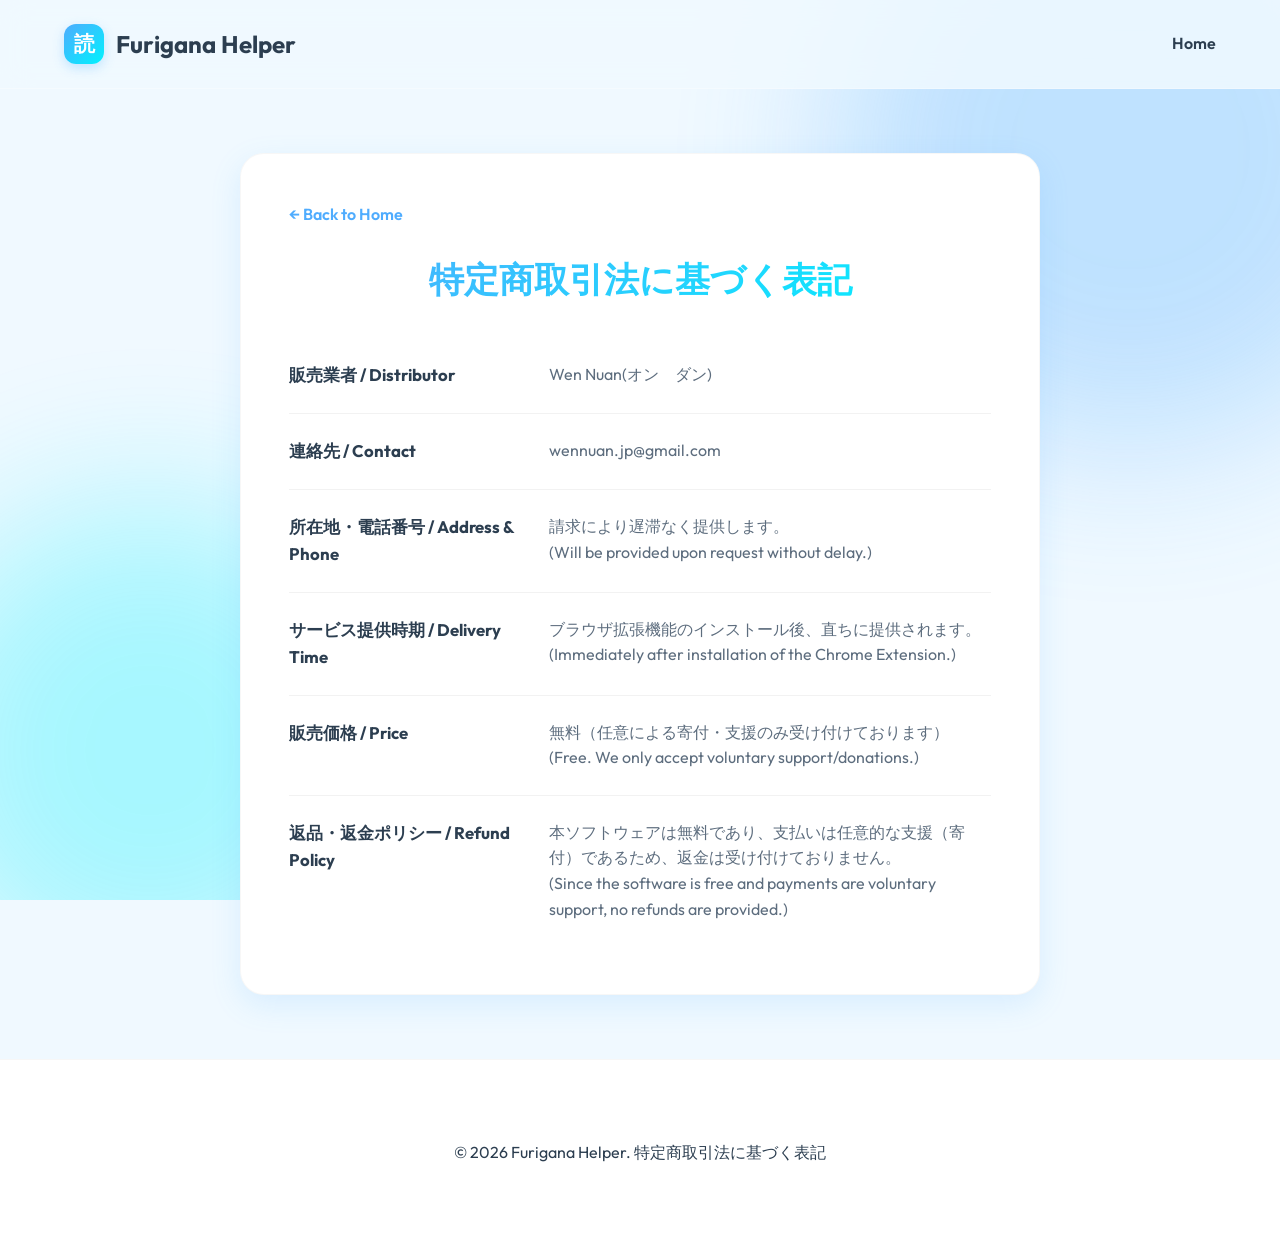
==== legal.html @ 47c6cc94 "feat: add legal compliance page for specified commercial transactions and link it in the footer" ====
<!DOCTYPE html>
<html lang="ja">

<head>
    <meta charset="UTF-8">
    <meta name="viewport" content="width=device-width, initial-scale=1.0">
    <title>特定商取引法に基づく表記 - Furigana Helper</title>
    <link rel="stylesheet" href="style.css">
    <link href="https://fonts.googleapis.com/css2?family=Outfit:wght@300;400;600;700&display=swap" rel="stylesheet">
    <style>
        .legal-container {
            max-width: 800px;
            margin: 4rem auto;
            padding: 3rem;
            background: white;
            border-radius: var(--radius);
            box-shadow: var(--shadow);
            border: 1px solid rgba(0, 0, 0, 0.03);
            position: relative;
            z-index: 1;
        }

        h1 {
            font-size: 2.2rem;
            margin-bottom: 2.5rem;
            text-align: center;
            background: linear-gradient(135deg, var(--primary), var(--secondary));
            -webkit-background-clip: text;
            -webkit-text-fill-color: transparent;
        }

        .legal-row {
            display: grid;
            grid-template-columns: 240px 1fr;
            padding: 1.5rem 0;
            border-bottom: 1px solid rgba(0, 0, 0, 0.05);
            gap: 20px;
        }

        .legal-row:last-child {
            border-bottom: none;
        }

        .legal-label {
            font-weight: 700;
            color: var(--text-main);
            font-size: 1.05rem;
        }

        .legal-value {
            color: var(--text-muted);
            line-height: 1.6;
        }

        .back-link {
            display: inline-flex;
            align-items: center;
            margin-bottom: 2rem;
            text-decoration: none;
            color: var(--primary);
            font-weight: 600;
            transition: transform 0.3s;
        }

        .back-link:hover {
            transform: translateX(-5px);
        }

        @media (max-width: 768px) {
            .legal-row {
                grid-template-columns: 1fr;
                gap: 8px;
            }

            .legal-container {
                margin: 2rem 5%;
                padding: 1.5rem;
            }
        }
    </style>
</head>

<body>
    <div class="background-elements">
        <div class="blob blob-1"></div>
        <div class="blob blob-2"></div>
    </div>

    <nav class="glass-nav">
        <div class="logo">
            <span class="kanji">読</span> Furigana Helper
        </div>
        <div class="nav-right">
            <div class="nav-links">
                <a href="index.html">Home</a>
            </div>
        </div>
    </nav>

    <main>
        <div class="legal-container">
            <a href="index.html" class="back-link">← Back to Home</a>
            <h1>特定商取引法に基づく表記</h1>

            <div class="legal-row">
                <div class="legal-label">販売業者 / Distributor</div>
                <div class="legal-value">Wen Nuan(オン　ダン)</div>
            </div>

            <div class="legal-row">
                <div class="legal-label">連絡先 / Contact</div>
                <div class="legal-value">
                    wennuan.jp@gmail.com
                </div>
            </div>

            <div class="legal-row">
                <div class="legal-label">所在地・電話番号 / Address & Phone</div>
                <div class="legal-value">
                    請求により遅滞なく提供します。<br>
                    (Will be provided upon request without delay.)
                </div>
            </div>

            <div class="legal-row">
                <div class="legal-label">サービス提供時期 / Delivery Time</div>
                <div class="legal-value">
                    ブラウザ拡張機能のインストール後、直ちに提供されます。<br>
                    (Immediately after installation of the Chrome Extension.)
                </div>
            </div>

            <div class="legal-row">
                <div class="legal-label">販売価格 / Price</div>
                <div class="legal-value">
                    無料（任意による寄付・支援のみ受け付けております）<br>
                    (Free. We only accept voluntary support/donations.)
                </div>
            </div>

            <div class="legal-row">
                <div class="legal-label">返品・返金ポリシー / Refund Policy</div>
                <div class="legal-value">
                    本ソフトウェアは無料であり、支払いは任意的な支援（寄付）であるため、返金は受け付けておりません。<br>
                    (Since the software is free and payments are voluntary support, no refunds are provided.)
                </div>
            </div>
        </div>
    </main>

    <footer>
        <p>&copy; 2026 Furigana Helper. 特定商取引法に基づく表記</p>
    </footer>
</body>

</html>
---- style.css ----
/* style.css - Icon-inspired Theme (Blue/Teal) */
:root {
    --primary: #4facfe;
    --primary-light: #a6d9ff;
    --secondary: #00f2fe;
    --bg-warm: #f0f9ff;
    --bg-card: #ffffff;
    --text-main: #2c3e50;
    --text-muted: #5d6d7e;
    --shadow: 0 10px 30px rgba(79, 172, 254, 0.15);
    --radius: 24px;
}

* {
    margin: 0;
    padding: 0;
    box-sizing: border-box;
}

body {
    font-family: 'Outfit', sans-serif;
    background-color: var(--bg-warm);
    color: var(--text-main);
    line-height: 1.6;
    overflow-x: hidden;
}

/* Background Blobs */
.background-elements {
    position: fixed;
    top: 0;
    left: 0;
    width: 100%;
    height: 100%;
    z-index: -1;
    overflow: hidden;
}

.blob {
    position: absolute;
    filter: blur(80px);
    opacity: 0.3;
    border-radius: 50%;
    animation: move 20s infinite alternate ease-in-out;
}

.blob-1 {
    width: 600px;
    height: 600px;
    background: var(--primary);
    top: -150px;
    right: -150px;
}

.blob-2 {
    width: 500px;
    height: 500px;
    background: var(--secondary);
    bottom: -100px;
    left: -100px;
    animation-delay: -5s;
}

@keyframes move {
    from { transform: translate(0, 0) scale(1); }
    to { transform: translate(60px, 60px) scale(1.1); }
}

/* Navigation */
.glass-nav {
    display: flex;
    justify-content: space-between;
    align-items: center;
    padding: 1.5rem 5%;
    position: sticky;
    top: 0;
    background: rgba(240, 249, 255, 0.85);
    backdrop-filter: blur(15px);
    z-index: 100;
    border-bottom: 1px solid rgba(255,255,255,0.3);
}

.logo {
    display: flex;
    align-items: center;
    font-size: 1.5rem;
    font-weight: 700;
    color: var(--text-main);
}

.logo .kanji {
    background: linear-gradient(135deg, var(--primary), var(--secondary));
    color: white;
    width: 40px;
    height: 40px;
    display: flex;
    align-items: center;
    justify-content: center;
    border-radius: 12px;
    margin-right: 12px;
    font-size: 1.3rem;
    box-shadow: 0 4px 12px rgba(79, 172, 254, 0.3);
}

.nav-right {
    display: flex;
    align-items: center;
    gap: 20px;
}

.lang-switcher {
    display: flex;
    gap: 5px;
    background: rgba(0,0,0,0.05);
    padding: 4px;
    border-radius: 12px;
}

.lang-btn {
    padding: 5px 12px;
    border-radius: 8px;
    border: none;
    background: transparent;
    cursor: pointer;
    font-size: 0.85rem;
    font-weight: 600;
    color: var(--text-muted);
    transition: all 0.3s;
}

.lang-btn.active {
    background: white;
    color: var(--primary);
    box-shadow: 0 2px 8px rgba(0,0,0,0.05);
}

.nav-links a {
    text-decoration: none;
    color: var(--text-main);
    font-weight: 600;
    transition: color 0.3s;
}

.nav-links a:hover {
    color: var(--primary);
}

/* Hero Section */
.hero {
    display: flex;
    align-items: center;
    justify-content: space-between;
    padding: 6rem 5%;
    max-width: 1200px;
    margin: 0 auto;
    gap: 60px;
}

.hero-content {
    flex: 1.2;
}

.badge {
    display: inline-block;
    padding: 6px 16px;
    background: rgba(79, 172, 254, 0.1);
    border: 1px solid rgba(79, 172, 254, 0.2);
    border-radius: 30px;
    color: var(--primary);
    font-weight: 600;
    font-size: 0.9rem;
    margin-bottom: 1.5rem;
}

h1 {
    font-size: 3.8rem;
    line-height: 1.1;
    margin-bottom: 1.5rem;
    color: var(--text-main);
}

.highlight {
    background: linear-gradient(135deg, var(--primary), var(--secondary));
    -webkit-background-clip: text;
    -webkit-text-fill-color: transparent;
    position: relative;
}

.hero p {
    font-size: 1.25rem;
    color: var(--text-muted);
    margin-bottom: 2.5rem;
}

.cta-group {
    display: flex;
    align-items: center;
    gap: 20px;
    flex-wrap: wrap;
}

.btn {
    padding: 16px 32px;
    border-radius: 50px;
    font-weight: 700;
    text-decoration: none;
    transition: all 0.3s;
    display: inline-flex;
    align-items: center;
    gap: 10px;
}

.primary-btn {
    background: linear-gradient(135deg, var(--primary), var(--secondary));
    color: white;
    box-shadow: 0 8px 25px rgba(79, 172, 254, 0.4);
}

.primary-btn:hover {
    transform: translateY(-3px);
    box-shadow: 0 12px 30px rgba(79, 172, 254, 0.5);
}

.bmac-img {
    height: 54px;
    border-radius: 14px;
}

/* Mockup Style */
.hero-image-container {
    flex: 1;
    display: flex;
    justify-content: center;
}

.mockup-card {
    background: white;
    padding: 3rem;
    border-radius: var(--radius);
    box-shadow: 0 30px 60px rgba(0,0,0,0.08);
    border: 1px solid rgba(0,0,0,0.03);
    position: relative;
    max-width: 100%;
}

.mockup-card::before {
    content: '';
    position: absolute;
    top: -20px;
    left: -20px;
    right: -20px;
    bottom: -20px;
    background: linear-gradient(135deg, var(--primary), var(--secondary));
    z-index: -1;
    border-radius: 32px;
    opacity: 0.1;
}

.japanese-text {
    font-size: 2.2rem;
    line-height: 2.5;
    text-align: center;
    font-weight: 500;
}

ruby rt {
    font-size: 0.5em;
    color: var(--primary);
    font-weight: 600;
}

/* Features */
.features {
    padding: 8rem 5%;
    max-width: 1200px;
    margin: 0 auto;
}

.section-title {
    text-align: center;
    font-size: 2.8rem;
    margin-bottom: 5rem;
}

.feature-grid {
    display: grid;
    grid-template-columns: repeat(auto-fit, minmax(260px, 1fr));
    gap: 40px;
}

.feature-card {
    background: var(--bg-card);
    padding: 3rem;
    border-radius: var(--radius);
    box-shadow: var(--shadow);
    transition: all 0.4s cubic-bezier(0.175, 0.885, 0.32, 1.275);
    border: 1px solid rgba(0,0,0,0.03);
}

.feature-card:hover {
    transform: translateY(-15px) scale(1.02);
    box-shadow: 0 20px 40px rgba(79, 172, 254, 0.2);
}

.feature-card .icon {
    font-size: 2.8rem;
    margin-bottom: 1.5rem;
    background: rgba(79, 172, 254, 0.08);
    width: 70px;
    height: 70px;
    display: flex;
    align-items: center;
    justify-content: center;
    border-radius: 20px;
    color: var(--primary);
}

.feature-card h3 {
    margin-bottom: 1.2rem;
    font-size: 1.4rem;
}

.feature-card p {
    color: var(--text-muted);
    font-size: 1.05rem;
}

/* Footer */
footer {
    text-align: center;
    padding: 5rem 5%;
    background: white;
    border-top: 1px solid rgba(0,0,0,0.03);
}

@media (max-width: 1024px) {
    .hero {
        flex-direction: column;
        text-align: center;
        padding-top: 2rem;
    }
    
    .cta-group {
        justify-content: center;
    }
    
    h1 {
        font-size: 3rem;
    }
    
    .mockup-card {
        padding: 2rem;
    }
    
    .japanese-text {
        font-size: 1.6rem;
    }
}
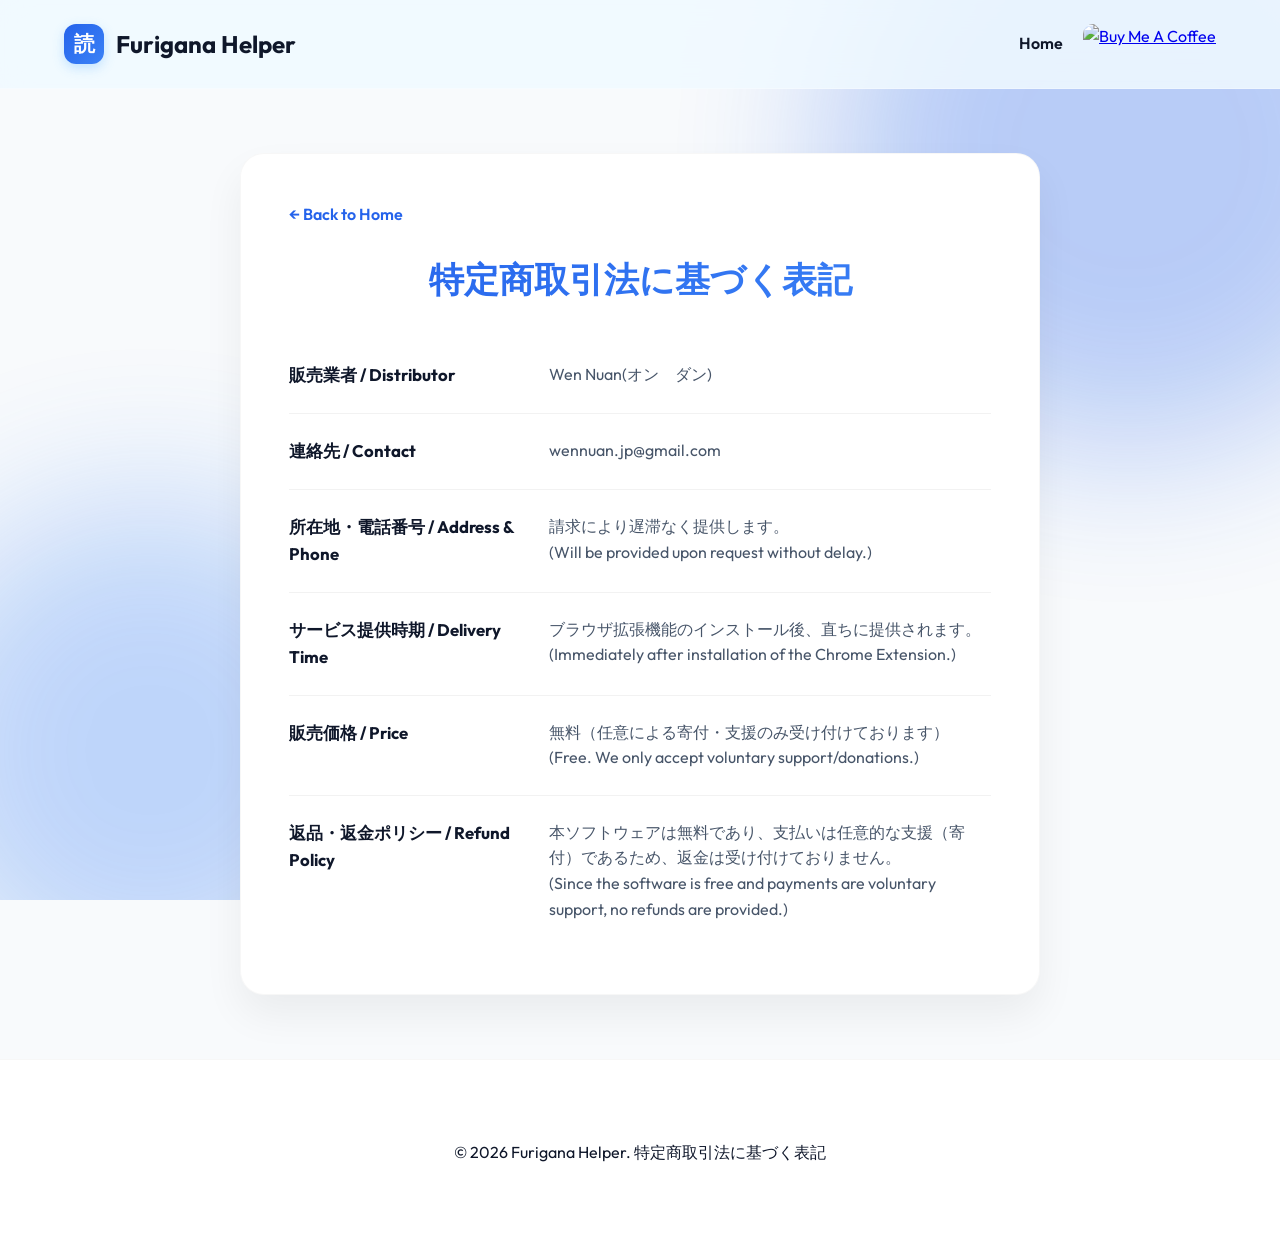
==== commit 6b5aea29: "feat: update visual theme and layout" ====
--- a/legal.html
+++ b/legal.html
@@ -26,6 +26,7 @@
             text-align: center;
             background: linear-gradient(135deg, var(--primary), var(--secondary));
             -webkit-background-clip: text;
+            background-clip: text;
             -webkit-text-fill-color: transparent;
         }
 
@@ -94,6 +95,9 @@
             <div class="nav-links">
                 <a href="index.html">Home</a>
             </div>
+            <a href="https://buymeacoffee.com/wennuan" target="_blank" class="nav-bmac">
+                <img src="https://cdn.buymeacoffee.com/buttons/v2/default-yellow.png" alt="Buy Me A Coffee" class="bmac-img-nav">
+            </a>
         </div>
     </nav>
 
--- a/style.css
+++ b/style.css
@@ -1,13 +1,13 @@
 /* style.css - Icon-inspired Theme (Blue/Teal) */
 :root {
-    --primary: #4facfe;
-    --primary-light: #a6d9ff;
-    --secondary: #00f2fe;
-    --bg-warm: #f0f9ff;
+    --primary: #2563eb;
+    --primary-light: #60a5fa;
+    --secondary: #3b82f6;
+    --bg-warm: #f8fafc;
     --bg-card: #ffffff;
-    --text-main: #2c3e50;
-    --text-muted: #5d6d7e;
-    --shadow: 0 10px 30px rgba(79, 172, 254, 0.15);
+    --text-main: #0f172a;
+    --text-muted: #475569;
+    --shadow: 0 20px 40px rgba(0, 0, 0, 0.06);
     --radius: 24px;
 }
 
@@ -145,12 +145,27 @@
     color: var(--primary);
 }
 
+.nav-bmac {
+    display: flex;
+    align-items: center;
+}
+
+.bmac-img-nav {
+    height: 40px;
+    border-radius: 10px;
+    transition: transform 0.3s ease;
+}
+
+.bmac-img-nav:hover {
+    transform: scale(1.05);
+}
+
 /* Hero Section */
 .hero {
     display: flex;
     align-items: center;
     justify-content: space-between;
-    padding: 6rem 5%;
+    padding: 6rem 5% 4rem;
     max-width: 1200px;
     margin: 0 auto;
     gap: 60px;
@@ -182,6 +197,7 @@
 .highlight {
     background: linear-gradient(135deg, var(--primary), var(--secondary));
     -webkit-background-clip: text;
+    background-clip: text;
     -webkit-text-fill-color: transparent;
     position: relative;
 }
@@ -197,6 +213,16 @@
     align-items: center;
     gap: 20px;
     flex-wrap: wrap;
+}
+
+.install-section {
+    display: flex;
+    justify-content: center;
+    padding: 0 5%;
+    margin-top: -2rem;
+    margin-bottom: 2rem;
+    position: relative;
+    z-index: 100;
 }
 
 .btn {
@@ -211,15 +237,31 @@
 }
 
 .primary-btn {
-    background: linear-gradient(135deg, var(--primary), var(--secondary));
+    background: var(--primary);
     color: white;
-    box-shadow: 0 8px 25px rgba(79, 172, 254, 0.4);
+    box-shadow: 0 12px 30px rgba(37, 99, 235, 0.3);
+    padding: 18px 40px;
+    font-size: 1.25rem;
+    letter-spacing: 1.5px;
+    border: none;
+    transition: all 0.3s cubic-bezier(0.4, 0, 0.2, 1);
+    display: inline-flex;
+    justify-content: center;
+    align-items: center;
+    gap: 14px;
 }
 
 .primary-btn:hover {
-    transform: translateY(-3px);
-    box-shadow: 0 12px 30px rgba(79, 172, 254, 0.5);
-}
+    transform: translateY(-4px);
+    box-shadow: 0 20px 40px rgba(37, 99, 235, 0.4);
+    background: #1d4ed8;
+}
+
+.primary-btn:active {
+    transform: translateY(-1px);
+}
+
+
 
 .bmac-img {
     height: 54px;
@@ -271,7 +313,7 @@
 
 /* Features */
 .features {
-    padding: 8rem 5%;
+    padding: 6rem 5% 8rem;
     max-width: 1200px;
     margin: 0 auto;
 }
